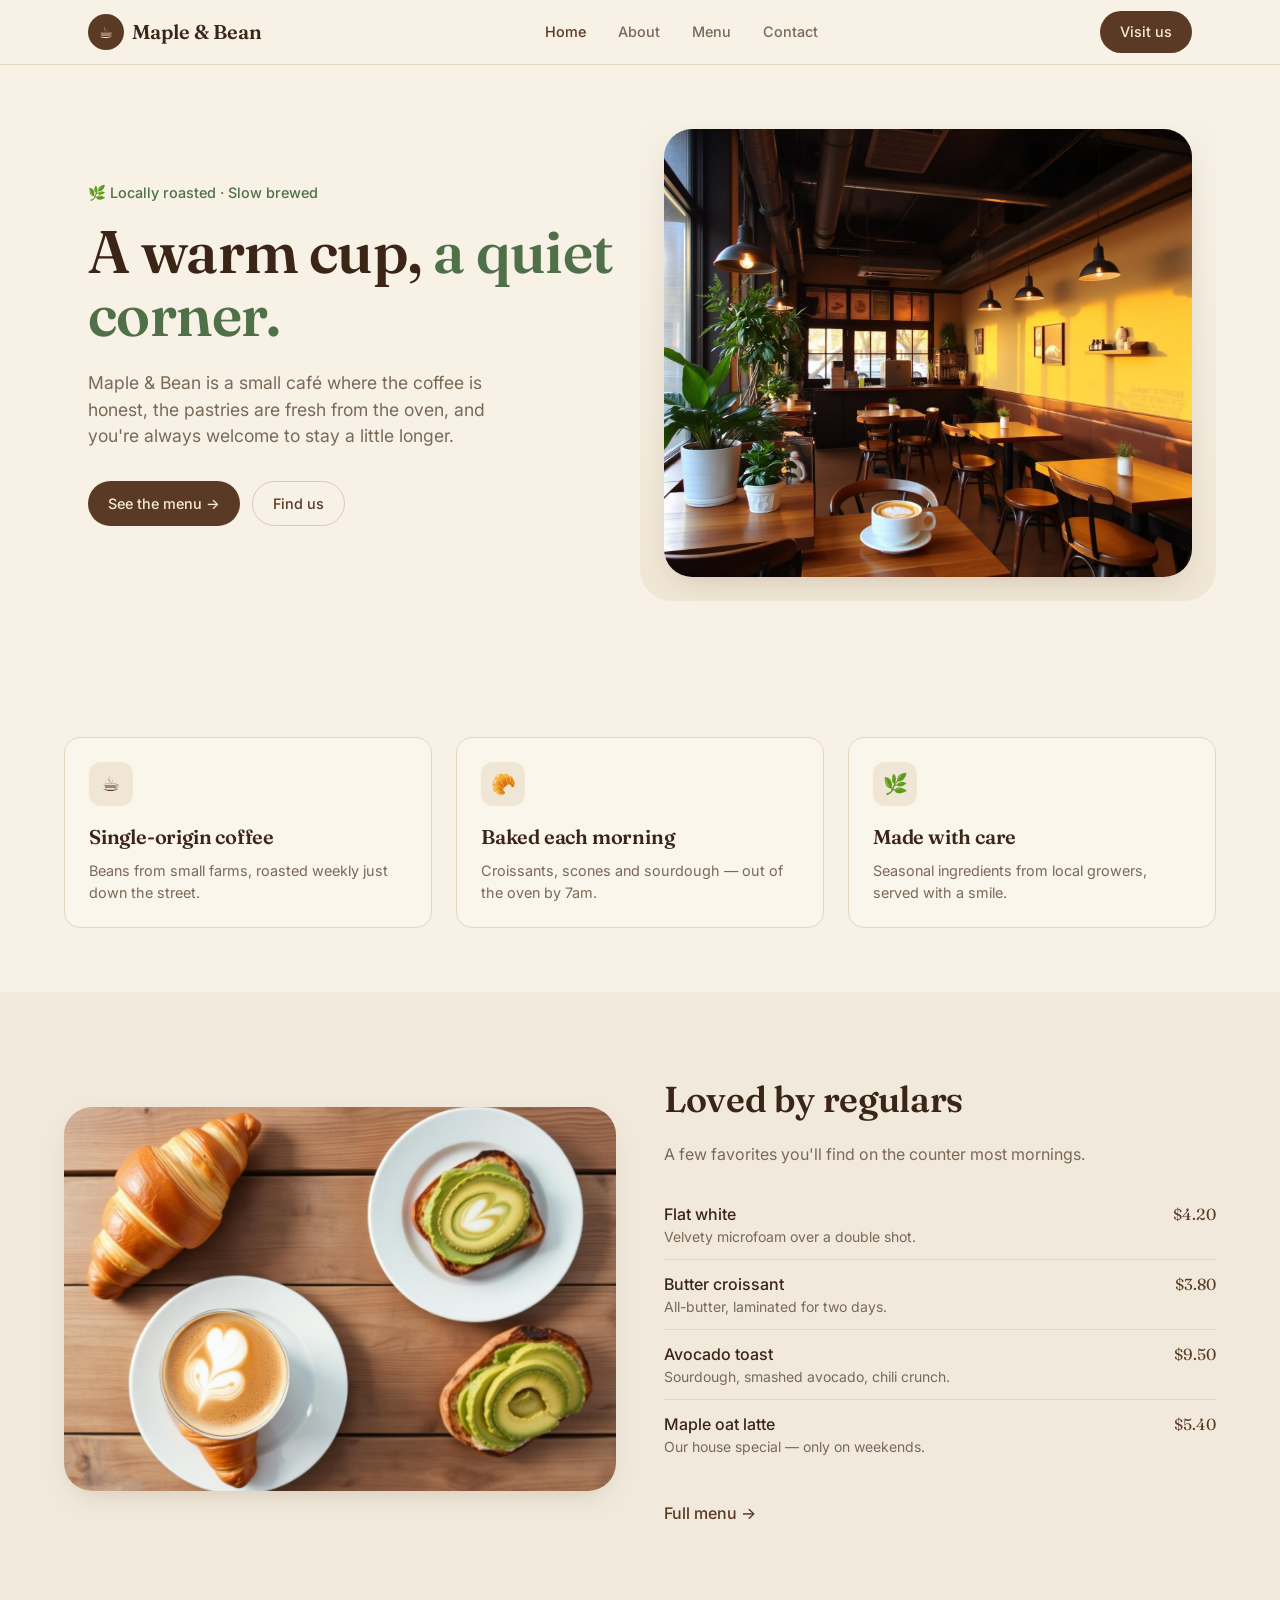
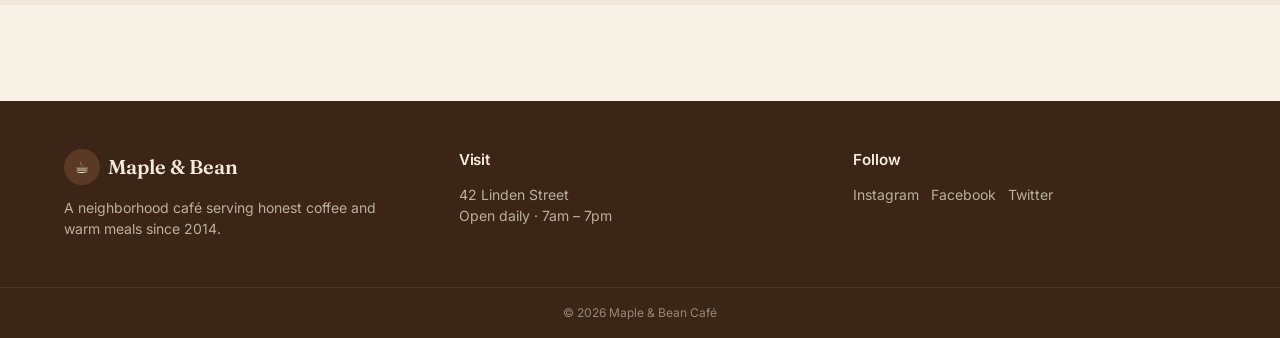
==== index.html @ 790af619 "first commit" ====
<!DOCTYPE html>
<html lang="en">
<head>
  <meta charset="utf-8" />
  <meta name="viewport" content="width=device-width, initial-scale=1" />
  <title>Maple &amp; Bean — Neighborhood Café</title>
  <meta name="description" content="Honest coffee, fresh pastries and warm meals in the heart of the neighborhood." />
  <link rel="stylesheet" href="styles.css" />
</head>
<body>
  <header class="site-header">
    <div class="container header-inner">
      <a href="index.html" class="brand">
        <span class="brand-mark">☕</span>
        <span class="brand-name">Maple &amp; Bean</span>
      </a>
      <nav class="nav">
        <a href="index.html" class="active">Home</a>
        <a href="about.html">About</a>
        <a href="menu.html">Menu</a>
        <a href="contact.html">Contact</a>
      </nav>
      <a href="contact.html" class="btn">Visit us</a>
    </div>
  </header>

  <main>
    <section class="hero">
      <div class="container hero-grid">
        <div>
          <span class="eyebrow">🌿 Locally roasted · Slow brewed</span>
          <h1>A warm cup, <em>a quiet corner.</em></h1>
          <p class="lead">Maple &amp; Bean is a small café where the coffee is honest, the pastries are fresh from the oven, and you're always welcome to stay a little longer.</p>
          <div class="cta-row">
            <a href="menu.html" class="btn">See the menu →</a>
            <a href="contact.html" class="btn btn-outline">Find us</a>
          </div>
        </div>
        <div class="hero-image-wrap">
          <img src="assets/cafe-hero.jpg" alt="Cozy interior of Maple &amp; Bean café" />
        </div>
      </div>
    </section>

    <section class="container cards">
      <div class="card">
        <div class="card-icon">☕</div>
        <h3>Single-origin coffee</h3>
        <p>Beans from small farms, roasted weekly just down the street.</p>
      </div>
      <div class="card">
        <div class="card-icon">🥐</div>
        <h3>Baked each morning</h3>
        <p>Croissants, scones and sourdough — out of the oven by 7am.</p>
      </div>
      <div class="card">
        <div class="card-icon">🌿</div>
        <h3>Made with care</h3>
        <p>Seasonal ingredients from local growers, served with a smile.</p>
      </div>
    </section>

    <section class="popular">
      <div class="container popular-grid">
        <img src="assets/cafe-menu.jpg" alt="Croissant, latte and avocado toast" loading="lazy" />
        <div>
          <h2>Loved by regulars</h2>
          <p style="margin-top:1rem;color:var(--muted-foreground)">A few favorites you'll find on the counter most mornings.</p>
          <ul class="item-list">
            <li><div><p class="item-name">Flat white</p><p class="item-desc">Velvety microfoam over a double shot.</p></div><span class="item-price">$4.20</span></li>
            <li><div><p class="item-name">Butter croissant</p><p class="item-desc">All-butter, laminated for two days.</p></div><span class="item-price">$3.80</span></li>
            <li><div><p class="item-name">Avocado toast</p><p class="item-desc">Sourdough, smashed avocado, chili crunch.</p></div><span class="item-price">$9.50</span></li>
            <li><div><p class="item-name">Maple oat latte</p><p class="item-desc">Our house special — only on weekends.</p></div><span class="item-price">$5.40</span></li>
          </ul>
          <a href="menu.html" class="link-arrow">Full menu →</a>
        </div>
      </div>
    </section>
  </main>

  <footer class="site-footer">
    <div class="container footer-grid">
      <div>
        <div class="brand"><span class="brand-mark">☕</span><span class="brand-name" style="color:var(--cream)">Maple &amp; Bean</span></div>
        <p style="margin-top:0.75rem;max-width:20rem">A neighborhood café serving honest coffee and warm meals since 2014.</p>
      </div>
      <div>
        <h3>Visit</h3>
        <p>42 Linden Street</p>
        <p>Open daily · 7am – 7pm</p>
      </div>
      <div>
        <h3>Follow</h3>
        <div class="socials">
          <a href="#" aria-label="Instagram">Instagram</a>
          <a href="#" aria-label="Facebook">Facebook</a>
          <a href="#" aria-label="Twitter">Twitter</a>
        </div>
      </div>
    </div>
    <div class="copyright">© 2026 Maple &amp; Bean Café</div>
  </footer>
</body>
</html>
---- styles.css ----
@import url("https://fonts.googleapis.com/css2?family=Fraunces:opsz,wght@9..144,400;9..144,600;9..144,700&family=Inter:wght@400;500;600&display=swap");

:root {
  --background: #f7f1e6;
  --foreground: #3a2a1f;
  --card: #fbf6ec;
  --muted: #efe6d5;
  --muted-foreground: #7a6957;
  --border: #e3d6bf;
  --cream: #f4ead7;
  --coffee: #5b3a25;
  --coffee-deep: #3a2516;
  --sage: #7a9a6e;
  --sage-deep: #4f7048;
  --shadow-soft: 0 10px 30px -12px rgba(91, 58, 37, 0.25);
  --radius: 0.75rem;
  --font-display: "Fraunces", Georgia, serif;
  --font-body: "Inter", system-ui, sans-serif;
}

* { box-sizing: border-box; margin: 0; padding: 0; }

body {
  font-family: var(--font-body);
  background: var(--background);
  color: var(--foreground);
  line-height: 1.5;
  -webkit-font-smoothing: antialiased;
}

h1, h2, h3, h4 {
  font-family: var(--font-display);
  letter-spacing: -0.01em;
  color: var(--coffee-deep);
  font-weight: 600;
}

a { color: inherit; text-decoration: none; }
img { max-width: 100%; display: block; }

.container { max-width: 72rem; margin: 0 auto; padding: 0 1.5rem; }

/* Header */
.site-header {
  position: sticky; top: 0; z-index: 40;
  background: rgba(247, 241, 230, 0.85);
  backdrop-filter: blur(8px);
  border-bottom: 1px solid var(--border);
}
.header-inner { display: flex; align-items: center; justify-content: space-between; height: 4rem; }
.brand { display: flex; align-items: center; gap: 0.5rem; }
.brand-mark {
  width: 2.25rem; height: 2.25rem; border-radius: 999px;
  background: var(--coffee); color: var(--cream);
  display: grid; place-items: center; font-weight: 700;
}
.brand-name { font-family: var(--font-display); font-size: 1.25rem; font-weight: 600; color: var(--coffee-deep); }
.nav { display: flex; gap: 2rem; font-size: 0.9rem; font-weight: 500; }
.nav a { color: var(--muted-foreground); transition: color 0.2s; }
.nav a:hover, .nav a.active { color: var(--coffee); }
.btn {
  display: inline-flex; align-items: center; gap: 0.5rem;
  padding: 0.65rem 1.25rem; border-radius: 999px;
  background: var(--coffee); color: var(--cream);
  font-weight: 500; font-size: 0.9rem;
  transition: background 0.2s; border: none; cursor: pointer;
}
.btn:hover { background: var(--coffee-deep); }
.btn-outline {
  background: transparent; color: var(--coffee);
  border: 1px solid rgba(91,58,37,0.2);
}
.btn-outline:hover { background: var(--muted); }

/* Hero */
.hero { padding: 4rem 0 6rem; }
.hero-grid { display: grid; gap: 3rem; align-items: center; }
.eyebrow { color: var(--sage-deep); font-weight: 500; font-size: 0.9rem; }
.hero h1 { font-size: clamp(2.5rem, 5vw, 3.75rem); line-height: 1.05; margin-top: 1rem; }
.hero h1 em { color: var(--sage-deep); font-style: normal; }
.hero p.lead { margin-top: 1.5rem; font-size: 1.1rem; color: var(--muted-foreground); max-width: 28rem; }
.cta-row { display: flex; flex-wrap: wrap; gap: 0.75rem; margin-top: 2rem; }
.hero-image-wrap { position: relative; }
.hero-image-wrap::before {
  content: ""; position: absolute; inset: -1.5rem; z-index: 0;
  background: linear-gradient(180deg, #f7f1e6, #efe6d5);
  border-radius: 2rem;
}
.hero-image-wrap img {
  position: relative; border-radius: 1.75rem;
  box-shadow: var(--shadow-soft);
  height: 28rem; object-fit: cover; width: 100%;
}

/* Cards */
.cards { display: grid; gap: 1.5rem; padding: 4rem 0; }
.card {
  background: var(--card); border: 1px solid var(--border);
  border-radius: 1rem; padding: 1.5rem;
  transition: box-shadow 0.2s;
}
.card:hover { box-shadow: var(--shadow-soft); }
.card-icon {
  width: 2.75rem; height: 2.75rem; border-radius: 0.75rem;
  background: var(--muted); color: var(--coffee);
  display: grid; place-items: center; font-size: 1.25rem;
}
.card h3 { font-size: 1.25rem; margin-top: 1rem; }
.card p { margin-top: 0.5rem; font-size: 0.9rem; color: var(--muted-foreground); }

/* Popular section */
.popular { background: rgba(239, 230, 213, 0.6); }
.popular-grid { display: grid; gap: 3rem; align-items: center; padding: 5rem 0; }
.popular img { border-radius: 1.75rem; box-shadow: var(--shadow-soft); height: 24rem; object-fit: cover; width: 100%; }
.popular h2 { font-size: 2.25rem; }
.item-list { margin-top: 1.5rem; }
.item-list li {
  display: flex; justify-content: space-between; gap: 1.5rem;
  padding: 0.75rem 0; border-top: 1px solid var(--border); list-style: none;
}
.item-list li:first-child { border-top: none; }
.item-name { font-weight: 500; color: var(--coffee-deep); }
.item-desc { font-size: 0.875rem; color: var(--muted-foreground); }
.item-price { font-family: var(--font-display); color: var(--coffee); white-space: nowrap; }
.link-arrow { display: inline-flex; gap: 0.5rem; margin-top: 2rem; color: var(--coffee); font-weight: 500; }
.link-arrow:hover { color: var(--sage-deep); }

/* Page header */
.page-head { padding: 4rem 0 2rem; text-align: center; }
.page-head.left { text-align: left; }
.page-head h1 { font-size: 3rem; margin-top: 0.75rem; }
.page-head p { margin-top: 1rem; color: var(--muted-foreground); max-width: 36rem; margin-left: auto; margin-right: auto; }

/* About */
.about-grid { display: grid; gap: 3rem; align-items: center; padding: 0 0 2rem; }
.about-grid img { border-radius: 1.75rem; box-shadow: var(--shadow-soft); height: 28rem; object-fit: cover; width: 100%; }
.about-text p { color: var(--muted-foreground); margin-bottom: 1.25rem; line-height: 1.7; }
.values { display: grid; gap: 1.5rem; padding: 5rem 0; }

/* Menu */
.menu-section { max-width: 64rem; margin: 0 auto; padding: 0 1.5rem 3.5rem; }
.menu-section h2 {
  font-size: 1.875rem; padding-bottom: 0.75rem;
  border-bottom: 1px solid var(--border); margin-bottom: 1.5rem;
}
.menu-grid { display: grid; gap: 1.25rem 2.5rem; list-style: none; }

/* Contact */
.contact-grid { display: grid; gap: 2.5rem; padding-bottom: 4rem; }
.info-card {
  display: flex; gap: 1rem;
  background: var(--card); border: 1px solid var(--border);
  border-radius: 1rem; padding: 1.25rem; margin-bottom: 1.25rem;
}
.info-card .card-icon { flex-shrink: 0; }
.info-card p.title { font-weight: 600; color: var(--coffee-deep); }
.info-card p.body { font-size: 0.875rem; color: var(--muted-foreground); white-space: pre-line; }
.contact-form {
  background: var(--card); border: 1px solid var(--border);
  border-radius: 1rem; padding: 1.5rem; box-shadow: var(--shadow-soft);
}
.contact-form h2 { font-size: 1.5rem; margin-bottom: 1rem; }
.field { margin-bottom: 1rem; }
.field label { display: block; font-size: 0.875rem; font-weight: 500; color: var(--coffee-deep); margin-bottom: 0.25rem; }
.field input, .field textarea {
  width: 100%; padding: 0.6rem 0.75rem;
  border: 1px solid var(--border); border-radius: 0.5rem;
  background: var(--background); font: inherit; color: inherit;
}
.field input:focus, .field textarea:focus {
  outline: 2px solid var(--sage); outline-offset: 0;
}
.field textarea { resize: none; }
.contact-form .btn { width: 100%; justify-content: center; padding: 0.85rem; }

/* Footer */
.site-footer { background: var(--coffee-deep); color: var(--cream); margin-top: 6rem; }
.footer-grid { display: grid; gap: 2rem; padding: 3rem 0; }
.footer-grid h3 { color: var(--cream); font-family: var(--font-body); font-size: 0.95rem; margin-bottom: 0.75rem; }
.footer-grid p, .footer-grid a { color: rgba(244, 234, 215, 0.7); font-size: 0.875rem; }
.socials { display: flex; gap: 0.75rem; }
.socials a:hover { color: var(--sage); }
.copyright {
  border-top: 1px solid rgba(244, 234, 215, 0.1);
  text-align: center; padding: 1rem; font-size: 0.75rem; color: rgba(244,234,215,0.5);
}

/* Responsive */
@media (min-width: 768px) {
  .hero-grid, .popular-grid, .about-grid, .contact-grid { grid-template-columns: 1fr 1fr; }
  .cards, .values { grid-template-columns: repeat(3, 1fr); }
  .footer-grid { grid-template-columns: repeat(3, 1fr); }
  .menu-grid { grid-template-columns: 1fr 1fr; }
}
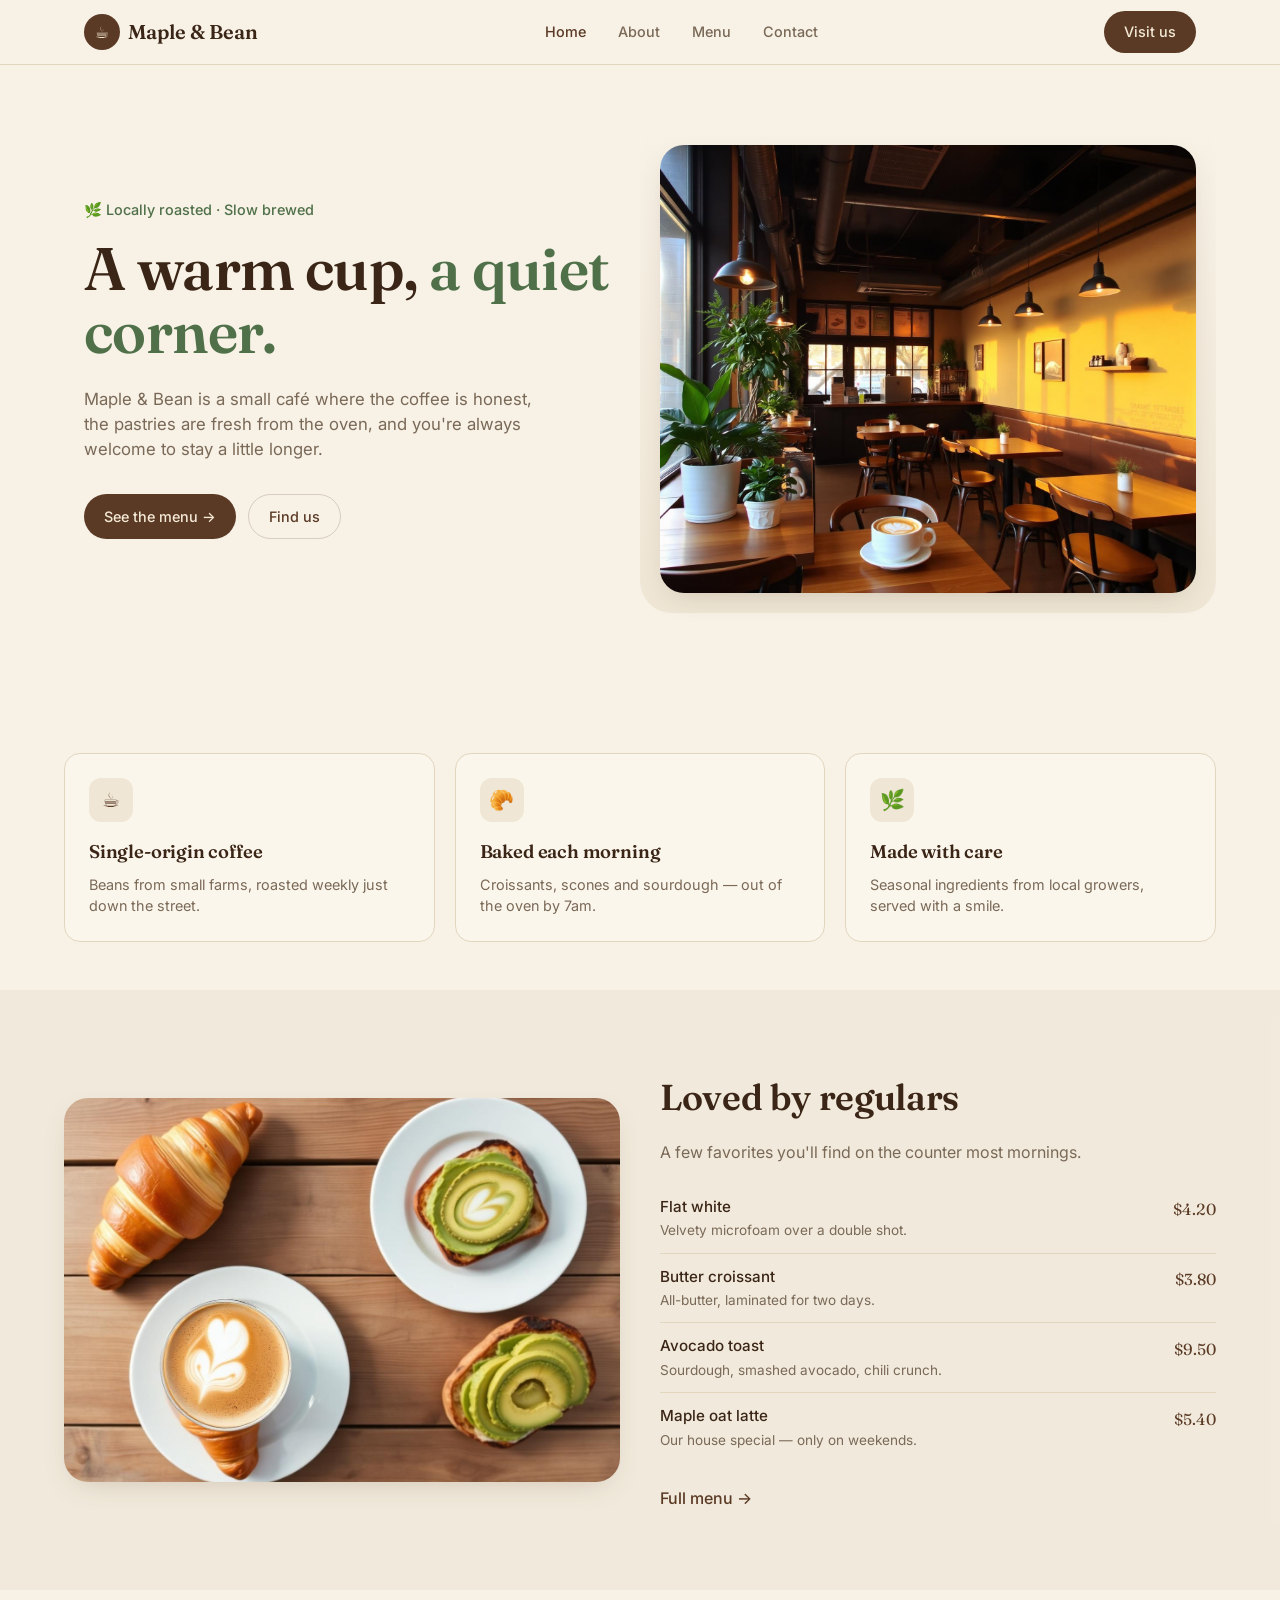
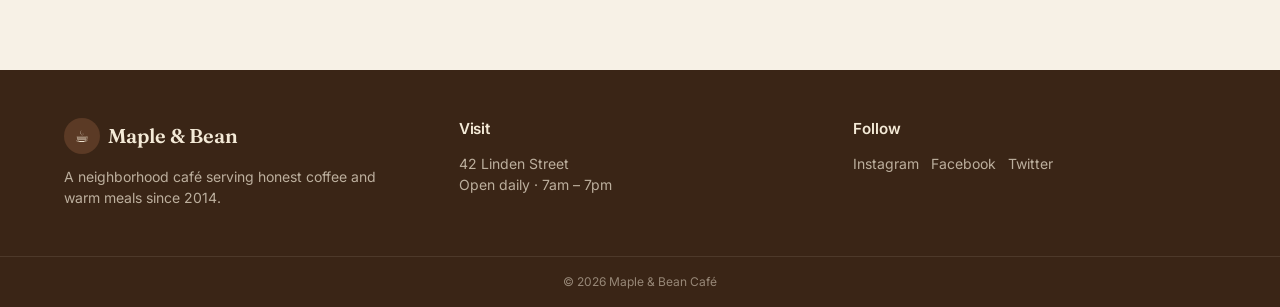
==== commit d336e0a6: "mobile responsive" ====
--- a/index.html
+++ b/index.html
@@ -9,18 +9,22 @@
 </head>
 <body>
   <header class="site-header">
+    <input type="checkbox" id="nav-toggle" class="nav-toggle" aria-hidden="true" />
     <div class="container header-inner">
       <a href="index.html" class="brand">
         <span class="brand-mark">☕</span>
         <span class="brand-name">Maple &amp; Bean</span>
       </a>
-      <nav class="nav">
+      <nav class="nav" aria-label="Main navigation">
         <a href="index.html" class="active">Home</a>
         <a href="about.html">About</a>
         <a href="menu.html">Menu</a>
         <a href="contact.html">Contact</a>
       </nav>
-      <a href="contact.html" class="btn">Visit us</a>
+      <a href="contact.html" class="btn header-cta">Visit us</a>
+      <label for="nav-toggle" class="nav-toggle-label" aria-label="Toggle navigation">
+        <span></span><span></span><span></span>
+      </label>
     </div>
   </header>
 
@@ -101,4 +105,4 @@
     <div class="copyright">© 2026 Maple &amp; Bean Café</div>
   </footer>
 </body>
-</html>
+</html>
--- a/styles.css
+++ b/styles.css
@@ -38,32 +38,63 @@
 a { color: inherit; text-decoration: none; }
 img { max-width: 100%; display: block; }
 
-.container { max-width: 72rem; margin: 0 auto; padding: 0 1.5rem; }
-
-/* Header */
+.container { max-width: 72rem; margin: 0 auto; padding: 0 1.25rem; }
+
+/* ── Header ── */
 .site-header {
   position: sticky; top: 0; z-index: 40;
-  background: rgba(247, 241, 230, 0.85);
+  background: rgba(247, 241, 230, 0.92);
   backdrop-filter: blur(8px);
   border-bottom: 1px solid var(--border);
 }
-.header-inner { display: flex; align-items: center; justify-content: space-between; height: 4rem; }
-.brand { display: flex; align-items: center; gap: 0.5rem; }
+.header-inner {
+  display: flex; align-items: center;
+  justify-content: space-between; height: 4rem;
+  gap: 1rem;
+}
+.brand { display: flex; align-items: center; gap: 0.5rem; flex-shrink: 0; }
 .brand-mark {
   width: 2.25rem; height: 2.25rem; border-radius: 999px;
   background: var(--coffee); color: var(--cream);
   display: grid; place-items: center; font-weight: 700;
-}
-.brand-name { font-family: var(--font-display); font-size: 1.25rem; font-weight: 600; color: var(--coffee-deep); }
-.nav { display: flex; gap: 2rem; font-size: 0.9rem; font-weight: 500; }
+  flex-shrink: 0;
+}
+.brand-name {
+  font-family: var(--font-display); font-size: 1.25rem;
+  font-weight: 600; color: var(--coffee-deep);
+}
+
+/* Mobile nav — hidden by default, shown via checkbox hack */
+.nav-toggle { display: none; }
+.nav-toggle-label {
+  display: none;
+  cursor: pointer;
+  flex-direction: column;
+  justify-content: center;
+  gap: 5px;
+  width: 2rem; height: 2rem;
+  flex-shrink: 0;
+}
+.nav-toggle-label span {
+  display: block; height: 2px; width: 100%;
+  background: var(--coffee); border-radius: 2px;
+  transition: transform 0.25s, opacity 0.25s;
+}
+
+.nav {
+  display: flex; gap: 2rem;
+  font-size: 0.9rem; font-weight: 500;
+}
 .nav a { color: var(--muted-foreground); transition: color 0.2s; }
 .nav a:hover, .nav a.active { color: var(--coffee); }
+
 .btn {
   display: inline-flex; align-items: center; gap: 0.5rem;
   padding: 0.65rem 1.25rem; border-radius: 999px;
   background: var(--coffee); color: var(--cream);
   font-weight: 500; font-size: 0.9rem;
   transition: background 0.2s; border: none; cursor: pointer;
+  white-space: nowrap; flex-shrink: 0;
 }
 .btn:hover { background: var(--coffee-deep); }
 .btn-outline {
@@ -72,28 +103,34 @@
 }
 .btn-outline:hover { background: var(--muted); }
 
-/* Hero */
-.hero { padding: 4rem 0 6rem; }
-.hero-grid { display: grid; gap: 3rem; align-items: center; }
-.eyebrow { color: var(--sage-deep); font-weight: 500; font-size: 0.9rem; }
-.hero h1 { font-size: clamp(2.5rem, 5vw, 3.75rem); line-height: 1.05; margin-top: 1rem; }
+/* ── Hero ── */
+.hero { padding: 3rem 0 4rem; }
+.hero-grid { display: grid; gap: 2.5rem; align-items: center; }
+.eyebrow { color: var(--sage-deep); font-weight: 500; font-size: 0.9rem; display: block; }
+.hero h1 {
+  font-size: clamp(2rem, 6vw, 3.75rem);
+  line-height: 1.05; margin-top: 1rem;
+}
 .hero h1 em { color: var(--sage-deep); font-style: normal; }
-.hero p.lead { margin-top: 1.5rem; font-size: 1.1rem; color: var(--muted-foreground); max-width: 28rem; }
+.hero p.lead {
+  margin-top: 1.5rem; font-size: 1.05rem;
+  color: var(--muted-foreground); max-width: 28rem;
+}
 .cta-row { display: flex; flex-wrap: wrap; gap: 0.75rem; margin-top: 2rem; }
 .hero-image-wrap { position: relative; }
 .hero-image-wrap::before {
-  content: ""; position: absolute; inset: -1.5rem; z-index: 0;
+  content: ""; position: absolute; inset: -1.25rem; z-index: 0;
   background: linear-gradient(180deg, #f7f1e6, #efe6d5);
   border-radius: 2rem;
 }
 .hero-image-wrap img {
-  position: relative; border-radius: 1.75rem;
+  position: relative; border-radius: 1.5rem;
   box-shadow: var(--shadow-soft);
-  height: 28rem; object-fit: cover; width: 100%;
-}
-
-/* Cards */
-.cards { display: grid; gap: 1.5rem; padding: 4rem 0; }
+  height: 22rem; object-fit: cover; width: 100%;
+}
+
+/* ── Feature Cards ── */
+.cards { display: grid; gap: 1.25rem; padding: 3rem 0; }
 .card {
   background: var(--card); border: 1px solid var(--border);
   border-radius: 1rem; padding: 1.5rem;
@@ -105,90 +142,245 @@
   background: var(--muted); color: var(--coffee);
   display: grid; place-items: center; font-size: 1.25rem;
 }
-.card h3 { font-size: 1.25rem; margin-top: 1rem; }
+.card h3 { font-size: 1.15rem; margin-top: 1rem; }
 .card p { margin-top: 0.5rem; font-size: 0.9rem; color: var(--muted-foreground); }
 
-/* Popular section */
+/* ── Popular Section ── */
 .popular { background: rgba(239, 230, 213, 0.6); }
-.popular-grid { display: grid; gap: 3rem; align-items: center; padding: 5rem 0; }
-.popular img { border-radius: 1.75rem; box-shadow: var(--shadow-soft); height: 24rem; object-fit: cover; width: 100%; }
-.popular h2 { font-size: 2.25rem; }
-.item-list { margin-top: 1.5rem; }
+.popular-grid { display: grid; gap: 2.5rem; align-items: center; padding: 3.5rem 0; }
+.popular img {
+  border-radius: 1.5rem; box-shadow: var(--shadow-soft);
+  height: 20rem; object-fit: cover; width: 100%;
+}
+.popular h2 { font-size: clamp(1.75rem, 4vw, 2.25rem); }
+.item-list { margin-top: 1.25rem; }
 .item-list li {
-  display: flex; justify-content: space-between; gap: 1.5rem;
+  display: flex; justify-content: space-between; gap: 1rem;
   padding: 0.75rem 0; border-top: 1px solid var(--border); list-style: none;
 }
 .item-list li:first-child { border-top: none; }
-.item-name { font-weight: 500; color: var(--coffee-deep); }
-.item-desc { font-size: 0.875rem; color: var(--muted-foreground); }
-.item-price { font-family: var(--font-display); color: var(--coffee); white-space: nowrap; }
-.link-arrow { display: inline-flex; gap: 0.5rem; margin-top: 2rem; color: var(--coffee); font-weight: 500; }
+.item-name { font-weight: 500; color: var(--coffee-deep); font-size: 0.95rem; }
+.item-desc { font-size: 0.85rem; color: var(--muted-foreground); margin-top: 0.1rem; }
+.item-price {
+  font-family: var(--font-display); color: var(--coffee);
+  white-space: nowrap; padding-top: 0.1rem;
+}
+.link-arrow {
+  display: inline-flex; gap: 0.5rem; margin-top: 1.5rem;
+  color: var(--coffee); font-weight: 500;
+}
 .link-arrow:hover { color: var(--sage-deep); }
 
-/* Page header */
-.page-head { padding: 4rem 0 2rem; text-align: center; }
+/* ── Page Header ── */
+.page-head { padding: 3rem 0 2rem; text-align: center; }
 .page-head.left { text-align: left; }
-.page-head h1 { font-size: 3rem; margin-top: 0.75rem; }
-.page-head p { margin-top: 1rem; color: var(--muted-foreground); max-width: 36rem; margin-left: auto; margin-right: auto; }
-
-/* About */
-.about-grid { display: grid; gap: 3rem; align-items: center; padding: 0 0 2rem; }
-.about-grid img { border-radius: 1.75rem; box-shadow: var(--shadow-soft); height: 28rem; object-fit: cover; width: 100%; }
+.page-head h1 { font-size: clamp(2rem, 5vw, 3rem); margin-top: 0.75rem; }
+.page-head p {
+  margin-top: 1rem; color: var(--muted-foreground);
+  max-width: 36rem; margin-left: auto; margin-right: auto;
+}
+
+/* ── About ── */
+.about-grid { display: grid; gap: 2.5rem; align-items: center; padding: 0 0 2rem; }
+.about-grid img {
+  border-radius: 1.5rem; box-shadow: var(--shadow-soft);
+  height: 24rem; object-fit: cover; width: 100%;
+}
 .about-text p { color: var(--muted-foreground); margin-bottom: 1.25rem; line-height: 1.7; }
-.values { display: grid; gap: 1.5rem; padding: 5rem 0; }
-
-/* Menu */
-.menu-section { max-width: 64rem; margin: 0 auto; padding: 0 1.5rem 3.5rem; }
+.values { display: grid; gap: 1.25rem; padding: 3.5rem 0; }
+
+/* ── Menu ── */
+.menu-section { max-width: 64rem; margin: 0 auto; padding: 0 1.25rem 3rem; }
 .menu-section h2 {
-  font-size: 1.875rem; padding-bottom: 0.75rem;
-  border-bottom: 1px solid var(--border); margin-bottom: 1.5rem;
-}
-.menu-grid { display: grid; gap: 1.25rem 2.5rem; list-style: none; }
-
-/* Contact */
-.contact-grid { display: grid; gap: 2.5rem; padding-bottom: 4rem; }
+  font-size: 1.75rem; padding-bottom: 0.75rem;
+  border-bottom: 1px solid var(--border); margin-bottom: 1.25rem;
+}
+.menu-grid {
+  display: grid; gap: 0; list-style: none;
+}
+.menu-grid li {
+  display: flex; justify-content: space-between; gap: 1rem;
+  padding: 0.65rem 0; border-bottom: 1px solid var(--border);
+}
+.menu-grid li:first-child { border-top: 1px solid var(--border); }
+
+/* ── Contact ── */
+.contact-grid { display: grid; gap: 2rem; padding-bottom: 4rem; }
 .info-card {
-  display: flex; gap: 1rem;
+  display: flex; gap: 1rem; align-items: flex-start;
   background: var(--card); border: 1px solid var(--border);
-  border-radius: 1rem; padding: 1.25rem; margin-bottom: 1.25rem;
+  border-radius: 1rem; padding: 1.25rem; margin-bottom: 1rem;
 }
 .info-card .card-icon { flex-shrink: 0; }
 .info-card p.title { font-weight: 600; color: var(--coffee-deep); }
-.info-card p.body { font-size: 0.875rem; color: var(--muted-foreground); white-space: pre-line; }
+.info-card p.body { font-size: 0.875rem; color: var(--muted-foreground); white-space: pre-line; margin-top: 0.25rem; }
 .contact-form {
   background: var(--card); border: 1px solid var(--border);
   border-radius: 1rem; padding: 1.5rem; box-shadow: var(--shadow-soft);
 }
 .contact-form h2 { font-size: 1.5rem; margin-bottom: 1rem; }
 .field { margin-bottom: 1rem; }
-.field label { display: block; font-size: 0.875rem; font-weight: 500; color: var(--coffee-deep); margin-bottom: 0.25rem; }
+.field label {
+  display: block; font-size: 0.875rem;
+  font-weight: 500; color: var(--coffee-deep); margin-bottom: 0.35rem;
+}
 .field input, .field textarea {
-  width: 100%; padding: 0.6rem 0.75rem;
+  width: 100%; padding: 0.65rem 0.75rem;
   border: 1px solid var(--border); border-radius: 0.5rem;
   background: var(--background); font: inherit; color: inherit;
+  font-size: 1rem; /* prevents iOS zoom */
 }
 .field input:focus, .field textarea:focus {
   outline: 2px solid var(--sage); outline-offset: 0;
 }
-.field textarea { resize: none; }
-.contact-form .btn { width: 100%; justify-content: center; padding: 0.85rem; }
-
-/* Footer */
-.site-footer { background: var(--coffee-deep); color: var(--cream); margin-top: 6rem; }
+.field textarea { resize: vertical; }
+.contact-form .btn { width: 100%; justify-content: center; padding: 0.85rem; font-size: 1rem; }
+
+/* ── Footer ── */
+.site-footer { background: var(--coffee-deep); color: var(--cream); margin-top: 5rem; }
 .footer-grid { display: grid; gap: 2rem; padding: 3rem 0; }
-.footer-grid h3 { color: var(--cream); font-family: var(--font-body); font-size: 0.95rem; margin-bottom: 0.75rem; }
+.footer-grid h3 {
+  color: var(--cream); font-family: var(--font-body);
+  font-size: 0.95rem; margin-bottom: 0.75rem;
+}
 .footer-grid p, .footer-grid a { color: rgba(244, 234, 215, 0.7); font-size: 0.875rem; }
-.socials { display: flex; gap: 0.75rem; }
+.socials { display: flex; gap: 0.75rem; flex-wrap: wrap; }
 .socials a:hover { color: var(--sage); }
 .copyright {
   border-top: 1px solid rgba(244, 234, 215, 0.1);
-  text-align: center; padding: 1rem; font-size: 0.75rem; color: rgba(244,234,215,0.5);
-}
-
-/* Responsive */
+  text-align: center; padding: 1rem;
+  font-size: 0.75rem; color: rgba(244,234,215,0.5);
+}
+
+/* ═══════════════════════════
+   RESPONSIVE BREAKPOINTS
+═══════════════════════════ */
+
+/* ── Mobile: up to 639px ── */
+@media (max-width: 639px) {
+  /* Header: hide desktop nav & CTA, show hamburger */
+  .nav-toggle-label { display: flex; }
+  .header-cta { display: none; }
+
+  .nav {
+    display: none;
+    position: absolute;
+    top: 4rem; left: 0; right: 0;
+    background: rgba(247, 241, 230, 0.98);
+    backdrop-filter: blur(8px);
+    border-bottom: 1px solid var(--border);
+    flex-direction: column;
+    gap: 0;
+    padding: 0.5rem 0;
+    box-shadow: 0 8px 24px -8px rgba(91,58,37,0.15);
+  }
+  .nav a {
+    display: block;
+    padding: 0.85rem 1.5rem;
+    font-size: 1rem;
+    border-bottom: 1px solid var(--border);
+  }
+  .nav a:last-child { border-bottom: none; }
+
+  /* Checkbox open state */
+  .nav-toggle:checked ~ .header-inner .nav { display: flex; }
+  /* Animate hamburger to X */
+  .nav-toggle:checked ~ .header-inner .nav-toggle-label span:nth-child(1) {
+    transform: translateY(7px) rotate(45deg);
+  }
+  .nav-toggle:checked ~ .header-inner .nav-toggle-label span:nth-child(2) {
+    opacity: 0;
+  }
+  .nav-toggle:checked ~ .header-inner .nav-toggle-label span:nth-child(3) {
+    transform: translateY(-7px) rotate(-45deg);
+  }
+
+  /* Hero */
+  .hero { padding: 2rem 0 3rem; }
+  .hero-image-wrap::before { inset: -0.75rem; }
+  .hero-image-wrap img { height: 16rem; }
+  .hero p.lead { font-size: 1rem; }
+
+  /* Cards stacked */
+  .cards { padding: 2rem 0; }
+
+  /* Popular */
+  .popular-grid { padding: 2.5rem 0; }
+  .popular img { height: 16rem; }
+
+  /* About */
+  .about-grid img { height: 18rem; }
+  .values { padding: 2.5rem 0; }
+
+  /* Menu items: stack price below title on very small screens */
+  .menu-grid li { flex-wrap: wrap; }
+  .item-price { width: 100%; margin-top: 0.15rem; }
+
+  /* Page head */
+  .page-head { padding: 2rem 0 1.5rem; }
+  .page-head.left h1 { max-width: 100% !important; }
+
+  /* Footer */
+  .site-footer { margin-top: 3rem; }
+}
+
+/* ── Tablet: 640px – 767px ── */
+@media (min-width: 640px) and (max-width: 767px) {
+  .nav-toggle-label { display: flex; }
+  .header-cta { display: none; }
+
+  .nav {
+    display: none;
+    position: absolute;
+    top: 4rem; left: 0; right: 0;
+    background: rgba(247, 241, 230, 0.98);
+    backdrop-filter: blur(8px);
+    border-bottom: 1px solid var(--border);
+    flex-direction: column;
+    gap: 0;
+    padding: 0.5rem 0;
+    box-shadow: 0 8px 24px -8px rgba(91,58,37,0.15);
+  }
+  .nav a {
+    display: block;
+    padding: 0.85rem 1.5rem;
+    font-size: 1rem;
+    border-bottom: 1px solid var(--border);
+  }
+  .nav a:last-child { border-bottom: none; }
+  .nav-toggle:checked ~ .header-inner .nav { display: flex; }
+  .nav-toggle:checked ~ .header-inner .nav-toggle-label span:nth-child(1) {
+    transform: translateY(7px) rotate(45deg);
+  }
+  .nav-toggle:checked ~ .header-inner .nav-toggle-label span:nth-child(2) { opacity: 0; }
+  .nav-toggle:checked ~ .header-inner .nav-toggle-label span:nth-child(3) {
+    transform: translateY(-7px) rotate(-45deg);
+  }
+
+  .cards { grid-template-columns: repeat(3, 1fr); padding: 2.5rem 0; }
+  .values { grid-template-columns: repeat(3, 1fr); padding: 2.5rem 0; }
+  .menu-grid { grid-template-columns: 1fr 1fr; }
+}
+
+/* ── Desktop: 768px+ ── */
 @media (min-width: 768px) {
-  .hero-grid, .popular-grid, .about-grid, .contact-grid { grid-template-columns: 1fr 1fr; }
-  .cards, .values { grid-template-columns: repeat(3, 1fr); }
+  .hero-grid,
+  .popular-grid,
+  .about-grid { grid-template-columns: 1fr 1fr; }
+  .cards,
+  .values { grid-template-columns: repeat(3, 1fr); }
   .footer-grid { grid-template-columns: repeat(3, 1fr); }
   .menu-grid { grid-template-columns: 1fr 1fr; }
-}
+  .contact-grid { grid-template-columns: 1fr 1fr; }
+
+  .hero-image-wrap img { height: 28rem; }
+  .popular img { height: 24rem; }
+  .about-grid img { height: 28rem; }
+}
+
+/* ── Large Desktop: 1024px+ ── */
+@media (min-width: 1024px) {
+  .hero { padding: 5rem 0 7rem; }
+  .popular-grid { padding: 5rem 0; }
+  .values { padding: 5rem 0; }
+}
